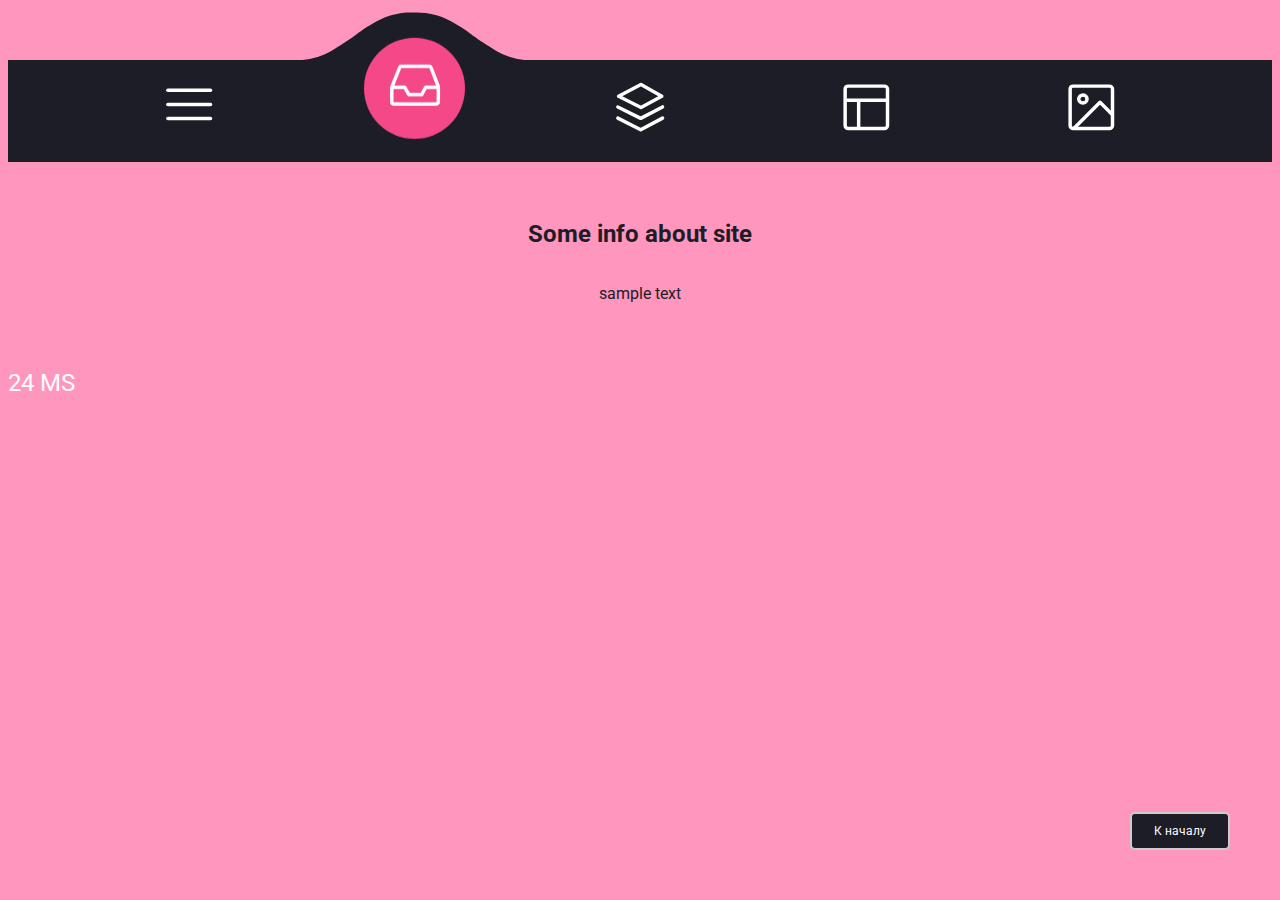
==== price.html @ 91a60cb2 "feat: lab3 4" ====
<!DOCTYPE html>
<html lang="ru">
<head>
    <meta charset="UTF-8">
    <meta name="description" content="Lessons for school students">
    <meta name="keywords" content="Programming, Robotics, Technology">
    <link rel="stylesheet" href="css/outline.css">
    <link rel="stylesheet" href="css/menu.css">
    <link rel="stylesheet" href="css/price.css">
    <script defer src="js/menu.js"></script>
    <script defer src="js/loadtime.js"></script>
    <script defer src="js/loadtime.js.js"></script>
    <title>Title</title>
</head>
<body>
<header id="st">
    <menu class="menu">

        <button class="menu__item" style="--bgColorItem: #ff8c00;" >  <a href="index.html">
            <svg class="icon" viewBox="0 0 24 24">
                <path d="M3.8,6.6h16.4"/>
                <path d="M20.2,12.1H3.8"/>
                <path d="M3.8,17.5h16.4"/>
            </svg>
        </a>
        </button>

        <button class="menu__item active" style="--bgColorItem: #f54888;"> <a href="price.html">
            <svg class="icon" viewBox="0 0 24 24">
                <path  d="M6.7,4.8h10.7c0.3,0,0.6,0.2,0.7,0.5l2.8,7.3c0,0.1,0,0.2,0,0.3v5.6c0,0.4-0.4,0.8-0.8,0.8H3.8
        C3.4,19.3,3,19,3,18.5v-5.6c0-0.1,0-0.2,0.1-0.3L6,5.3C6.1,5,6.4,4.8,6.7,4.8z"/>
                <path  d="M3.4,12.9H8l1.6,2.8h4.9l1.5-2.8h4.6"/>
            </svg>
        </a>
        </button>

        <button class="menu__item" style="--bgColorItem: #4343f5;" >
            <svg class="icon" viewBox="0 0 24 24">
                <path  d="M3.4,11.9l8.8,4.4l8.4-4.4"/>
                <path  d="M3.4,16.2l8.8,4.5l8.4-4.5"/>
                <path  d="M3.7,7.8l8.6-4.5l8,4.5l-8,4.3L3.7,7.8z"/>
            </svg>
        </button>

        <button class="menu__item" style="--bgColorItem: #e0b115;" >
            <svg class="icon" viewBox="0 0 24 24" >
                <path  d="M5.1,3.9h13.9c0.6,0,1.2,0.5,1.2,1.2v13.9c0,0.6-0.5,1.2-1.2,1.2H5.1c-0.6,0-1.2-0.5-1.2-1.2V5.1
          C3.9,4.4,4.4,3.9,5.1,3.9z"/>
                <path  d="M4.2,9.3h15.6"/>
                <path  d="M9.1,9.5v10.3"/>
            </svg>
        </button>

        <button class="menu__item" style="--bgColorItem:#65ddb7;">
            <svg class="icon" viewBox="0 0 24 24" >
                <path  d="M5.1,3.9h13.9c0.6,0,1.2,0.5,1.2,1.2v13.9c0,0.6-0.5,1.2-1.2,1.2H5.1c-0.6,0-1.2-0.5-1.2-1.2V5.1
          C3.9,4.4,4.4,3.9,5.1,3.9z"/>
                <path  d="M5.5,20l9.9-9.9l4.7,4.7"/>
                <path  d="M10.4,8.8c0,0.9-0.7,1.6-1.6,1.6c-0.9,0-1.6-0.7-1.6-1.6C7.3,8,8,7.3,8.9,7.3C9.7,7.3,10.4,8,10.4,8.8z"/>
            </svg>
        </button>

        <div class="menu__border"></div>

    </menu>

    <div class="svg-container">
        <svg viewBox="0 0 202.9 45.5" >
            <clipPath id="menu" clipPathUnits="objectBoundingBox" transform="scale(0.0049285362247413 0.021978021978022)">
                <path  d="M6.7,45.5c5.7,0.1,14.1-0.4,23.3-4c5.7-2.3,9.9-5,18.1-10.5c10.7-7.1,11.8-9.2,20.6-14.3c5-2.9,9.2-5.2,15.2-7
          c7.1-2.1,13.3-2.3,17.6-2.1c4.2-0.2,10.5,0.1,17.6,2.1c6.1,1.8,10.2,4.1,15.2,7c8.8,5,9.9,7.1,20.6,14.3c8.3,5.5,12.4,8.2,18.1,10.5
          c9.2,3.6,17.6,4.2,23.3,4H6.7z"/>
            </clipPath>
        </svg>
    </div>
</header>
<br>
<br>
<main>
    <article>
        <h2>
            Some info about site
        </h2>

        <p>
            sample text
        </p>

    </article>

    </article>



</main>

<footer>
    <nav class="crumbs">
        <ul>
            <li class="crumb"><a class="starter" href="#st">К началу</a></li>
        </ul>
    </nav>
    <span id="loadTime"></span>
</footer>
</body>
</html>
---- css/outline.css ----
@import url(https://fonts.googleapis.com/css?family=Roboto:400,500,700,300,100);

body {
    font-family: "Roboto", helvetica, arial, sans-serif;
    /*background-color: #F5F5F5;*/
    font-size: 16px;
    font-weight: 400;
    text-rendering: optimizeLegibility;
}
article {
    display: flex;
    line-height: normal;
    font-weight: normal;
    text-align: center;
    color: #1d1d27;
    text-decoration: white;
    text-transform: none;
    justify-content: center;
    flex-direction: column;
}

.main_text {
    margin: 50px 300px;
}

div {
    width: 100%;
    display: flex;
    align-items: center;
    align-content: center;
    justify-content: center;
}

img {
    width: 278px;
    height: 368px;
}

img:hover {
    box-shadow:0 0 6px 6px #555;
    -webkit-transition: all 0.5s ease;
    -moz-transition: all 0.5s ease;
    transition: all 0.5s ease;
}

.photos {
    display: flex;
}

ul {
    list-style: none; /*убираем маркеры списка*/
    padding-left: 0; /*убираем отступы*/
    margin: 40px 0 0;
}
.starter {
    text-decoration: none; /*убираем подчеркивание текста ссылок*/
    background:#1d1d27; /*добавляем фон к пункту меню*/
    color:#fff; /*меняем цвет ссылок*/
    padding:15px; /*добавляем отступ*/
    border-radius:4px; /*добавляем скругление*/
    -moz-transition: all 0.3s 0.01s ease; /*делаем плавный переход*/
    -o-transition: all 0.3s 0.01s ease;
    -webkit-transition: all 0.3s 0.01s ease;
}

.main_name {
    background:#30A8E6; /*добавляем фон к пункту меню*/
    color:#fff; /*меняем цвет ссылок*/
    /*добавляем отступ*/
    padding: 30px 50px;
    border-radius:4px; /*добавляем скругление*/
    box-shadow: 0px 4px 3px 4px rgba(0, 0, 0, 0.25);

}

.starter:hover {
    background:#1C85BB;/*добавляем эффект при наведении*/
}

li {
    float:left; /*Размещаем список горизонтально для реализации меню*/
    margin-right:25px; /*Добавляем отступ у пунктов меню*/

}

.starter{
    width:100px;
    border:2px solid #ccc;
    background:#1d1d27;
    text-align:center;
    padding:10px;
    position:fixed;
    bottom:50px;
    right:50px;
    cursor:pointer;
    color:#fff;
    font-size:12px;
    border-radius: 5px;
    -moz-border-radius: 5px;
    -webkit-border-radius: 5px;
    -khtml-border-radius: 5px;
}


div.table-title {
    display: block;
    margin: auto;
    max-width: 600px;
    padding:5px;
    width: 100%;
}

.table-title h3 {
    color: #1d1d27;
    font-size: 30px;
    font-weight: 400;
    font-style:normal;
    font-family: "Roboto", helvetica, arial, sans-serif;
    text-shadow: -1px -1px 1px rgba(0, 0, 0, 0.1);
    text-transform:uppercase;
}


/*** Table Styles **/

.table-fill {
    background: white;
    border-radius:3px;
    border-collapse: collapse;
    height: 320px;
    margin: auto;
    max-width: 600px;
    padding:5px;
    width: 100%;
    box-shadow: 0 5px 10px rgba(0, 0, 0, 0.1);
    animation: float 5s infinite;
}

th {
    color:#D5DDE5;;
    background:#1b1e24;
    border-bottom:4px solid #9ea7af;
    border-right: 1px solid #343a45;
    font-size:23px;
    font-weight: 100;
    padding:24px;
    text-align:left;
    text-shadow: 0 1px 1px rgba(0, 0, 0, 0.1);
    vertical-align:middle;
}

th:first-child {
    border-top-left-radius:3px;
}

th:last-child {
    border-top-right-radius:3px;
    border-right:none;
}

tr {
    border-top: 1px solid #C1C3D1;
    border-bottom-: 1px solid #C1C3D1;
    color:#666B85;
    font-size:16px;
    font-weight:normal;
    text-shadow: 0 1px 1px rgba(256, 256, 256, 0.1);
}

tr:hover td {
    background:#4E5066;
    color:#FFFFFF;
    border-top: 1px solid #22262e;
}

tr:first-child {
    border-top:none;
}

tr:last-child {
    border-bottom:none;
}

tr:nth-child(odd) td {
    background:#EBEBEB;
}

tr:nth-child(odd):hover td {
    background:#4E5066;
}

tr:last-child td:first-child {
    border-bottom-left-radius:3px;
}

tr:last-child td:last-child {
    border-bottom-right-radius:3px;
}

td {
    background:#FFFFFF;
    padding:20px;
    text-align:left;
    vertical-align:middle;
    font-weight:300;
    font-size:18px;
    text-shadow: -1px -1px 1px rgba(0, 0, 0, 0.1);
    border-right: 1px solid #C1C3D1;
}

td:last-child {
    border-right: 0px;
}

th.text-left {
    text-align: left;
}

th.text-center {
    text-align: center;
}

th.text-right {
    text-align: right;
}

td.text-left {
    text-align: left;
}

td.text-center {
    text-align: center;
}

td.text-right {
    text-align: right;
}

#loadTime {
    display: inline;
    align-items: center;
    color: #fff;
    text-transform: uppercase;
    font-size: 24px;
    line-height: 48px;
}

/* media */

@media (max-width: 800px) {
    .invisible-on-mobile {
        display: none;
    }
}

@media (max-width: 1000px) {
    .main_text {
        margin: auto;
    }
}
---- css/menu.css ----
html {

    box-sizing: border-box;
    --bgColorMenu : #1d1d27;
    --duration: .7s;

}

html *,
html *::before,
html *::after {

    box-sizing: inherit;

}

body{

    align-items: center;
    justify-content: center;
    background-color: #ffb457;
    -webkit-tap-highlight-color: transparent;
    transition: background-color var(--duration);

}

.menu{

    margin: 60px auto auto;
    display: flex;
    width: 100%;
    font-size: 1.5em;
    padding: 0 2.85em;
    position: relative;
    align-items: center;
    justify-content: center;
    background-color: var(--bgColorMenu);

}

.menu__item{

    all: unset;
    flex-grow: 1;
    z-index: 100;
    display: flex;
    cursor: pointer;
    position: relative;
    border-radius: 50%;
    align-items: center;
    will-change: transform;
    justify-content: center;
    padding: 0.55em 0 0.85em;
    transition: transform var(--timeOut , var(--duration));

}

.menu__item::before{

    content: "";
    z-index: -1;
    width: 4.2em;
    height: 4.2em;
    border-radius: 50%;
    position: absolute;
    transform: scale(0);
    transition: background-color var(--duration), transform var(--duration);

}


.menu__item.active {

    transform: translate3d(0, -.8em , 0);

}

.menu__item.active::before{

    transform: scale(1);
    background-color: var(--bgColorItem);

}

.icon{

    width: 2.6em;
    height: 2.6em;
    stroke: white;
    fill: transparent;
    stroke-width: 1pt;
    stroke-miterlimit: 10;
    stroke-linecap: round;
    stroke-linejoin: round;
    stroke-dasharray: 400;

}

.menu__item.active .icon {

    animation: strok 1.5s reverse;

}

@keyframes strok {

    100% {

        stroke-dashoffset: 400;

    }

}

.menu__border{

    left: 0;
    bottom: 99%;
    width: 10.9em;
    height: 2.4em;
    position: absolute;
    clip-path: url(#menu);
    will-change: transform;
    background-color: var(--bgColorMenu);
    transition: transform var(--timeOut , var(--duration));

}

.svg-container {

    width: 0;
    height: 0;
}


@media screen and (max-width: 50em) {
    .menu{
        font-size: .8em;
        margin-top: 40px;
    }
}
---- css/price.css ----
body{
    background-color: #ff96bd;
}
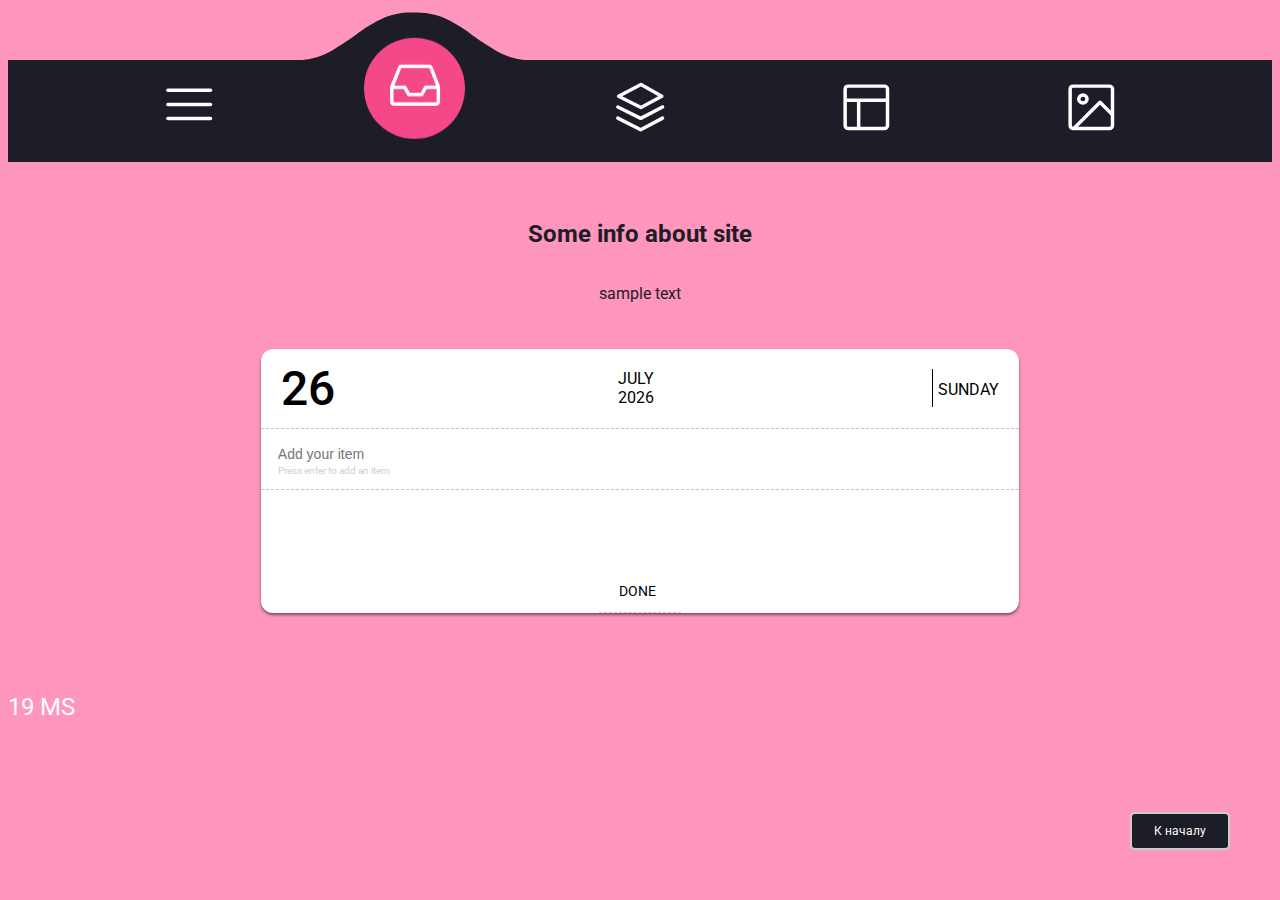
==== commit 1bcfb0e3: "feat: lab 5" ====
--- a/price.html
+++ b/price.html
@@ -7,9 +7,11 @@
     <link rel="stylesheet" href="css/outline.css">
     <link rel="stylesheet" href="css/menu.css">
     <link rel="stylesheet" href="css/price.css">
+    <link rel="stylesheet" href="css/task.css">
+    <link href="https://fonts.googleapis.com/icon?family=Material+Icons" rel="stylesheet">
     <script defer src="js/menu.js"></script>
     <script defer src="js/loadtime.js"></script>
-    <script defer src="js/loadtime.js.js"></script>
+    <script defer src="js/task.js"></script>
     <title>Title</title>
 </head>
 <body>
@@ -88,7 +90,32 @@
 
     </article>
 
-    </article>
+    <div class="wrapper">
+        <div id="todo-container">
+            <div id="date-container">
+                <div class="day-month-year flex row">
+                    <span class="day"></span>
+                    <div class="month-year flex column">
+                        <span class="month"></span>
+                        <span class="year"></span>
+                    </div>
+                    <span class="today"></span>
+                </div>
+
+            </div>
+            <div id="input-container" class="flex column">
+                <input type="text" id="todo" class="todo-show" placeholder="Add your item">
+                <span>Press enter to add an item</span>
+            </div>
+            <ul id="todo-list">
+            </ul>
+            <ul id="done-list">
+                <li class="list-title">Done</li>
+            </ul>
+        </div>
+    </div>
+
+
 
 
 
--- a/css/task.css
+++ b/css/task.css
@@ -0,0 +1,167 @@
+/** {*/
+/*    box-sizing: border-box;*/
+/*    margin: 0;*/
+/*    padding: 0;*/
+/*    outline: none;*/
+/*}*/
+
+/*html {*/
+/*    font-family: "Open-Sans", sans-serif;*/
+/*    font-size: 16px;*/
+/*    background-color: #50E3C2;*/
+/*}*/
+
+.flex, .action-container, #done-list li,
+#todo-list li, #done-list,
+#todo-list, #date-container, #todo-container {
+    display: flex;
+}
+
+.row, .action-container, #done-list li,
+#todo-list li, #date-container {
+    flex-direction: row;
+}
+
+.column, #done-list,
+#todo-list, #todo-container {
+    flex-direction: column;
+}
+
+#todo-container {
+    margin: 30px auto;
+    background-color: #fff;
+    width: 60%;
+    -webkit-border-radius: 12px;
+    -moz-border-radius: 12px;
+    -ms-border-radius: 12px;
+    border-radius: 12px;
+    box-shadow: 0px 2px 3px 0px rgba(0, 0, 0, 0.5);
+}
+#todo-container #input-container {
+    position: relative;
+    padding: 5px 5px 15px 5px;
+    border-bottom: 1px dashed #C3C3C3;
+}
+#todo-container #input-container .todo-show {
+    width: 100%;
+    height: 2em;
+    padding: 20px 12px;
+    font-size: 14px;
+    outline: none;
+    line-height: 1.42857143;
+    border: none;
+}
+#todo-container #input-container span {
+    top: 36px;
+    left: 17px;
+    position: absolute;
+    font-size: 10px;
+    color: #d0d0d0;
+}
+
+#date-container {
+    height: 80px;
+    padding: 0 20px 0 20px;
+    justify-content: space-between;
+    border-bottom: 1px dashed #C3C3C3;
+}
+#date-container .active {
+    border-bottom: 1px dashed #C3C3C3;
+}
+#date-container .today {
+    align-self: flex-start;
+    text-transform: uppercase;
+    margin: 20px 0 0 5px;
+}
+#date-container #showInput {
+    display: block;
+    background-color: #FF0098;
+    height: 40px;
+    width: 40px;
+    -webkit-border-radius: 100%;
+    -moz-border-radius: 100%;
+    -ms-border-radius: 100%;
+    border-radius: 100%;
+    border: 0;
+    color: #fff;
+    font-size: 30px !important;
+    align-self: center;
+    box-shadow: 0px 2px 3px 0px rgba(0, 0, 0, 0.2);
+}
+#date-container #showInput:hover {
+    box-shadow: none;
+}
+#date-container #showInput span {
+    margin: 8px;
+}
+
+.day-month-year {
+    align-items: center;
+}
+.day-month-year .day {
+    font-size: 3em;
+    font-weight: 500;
+    margin-right: 0.2em;
+}
+.day-month-year .month {
+    text-transform: uppercase;
+}
+.day-month-year .month-year {
+    border-right: 1px solid #000;
+    padding-right: 5px;
+}
+
+#done-list,
+#todo-list {
+    border-bottom: 1px dashed #C3C3C3;
+}
+#done-list .list-title,
+#todo-list .list-title {
+    text-transform: uppercase !important;
+    font-size: 14px;
+    padding: 10px 0 10px 20px;
+}
+#done-list .list-title:hover,
+#todo-list .list-title:hover {
+    background: none;
+}
+#done-list li,
+#todo-list li {
+    font-size: 14px;
+    padding: 10px 20px 10px 20px;
+    justify-content: space-between;
+    align-items: center;
+    list-style-type: none;
+    word-break: break-all;
+    line-height: 1.5;
+}
+#done-list li ::last-child,
+#todo-list li ::last-child {
+    border: none;
+}
+#done-list li:hover,
+#todo-list li:hover {
+    background-color: rgba(206, 222, 227, 0.27);
+}
+
+.action-container {
+    margin-left: 10px;
+}
+.action-container #delete {
+    color: #C3C3C3;
+    margin-right: 10px;
+}
+.action-container #delete:hover {
+    color: #FB5D91;
+}
+.action-container #check {
+    color: #C3C3C3;
+}
+.action-container #check:hover {
+    color: #50E3C2;
+}
+.action-container button {
+    cursor: pointer;
+    background: none;
+    border: none;
+}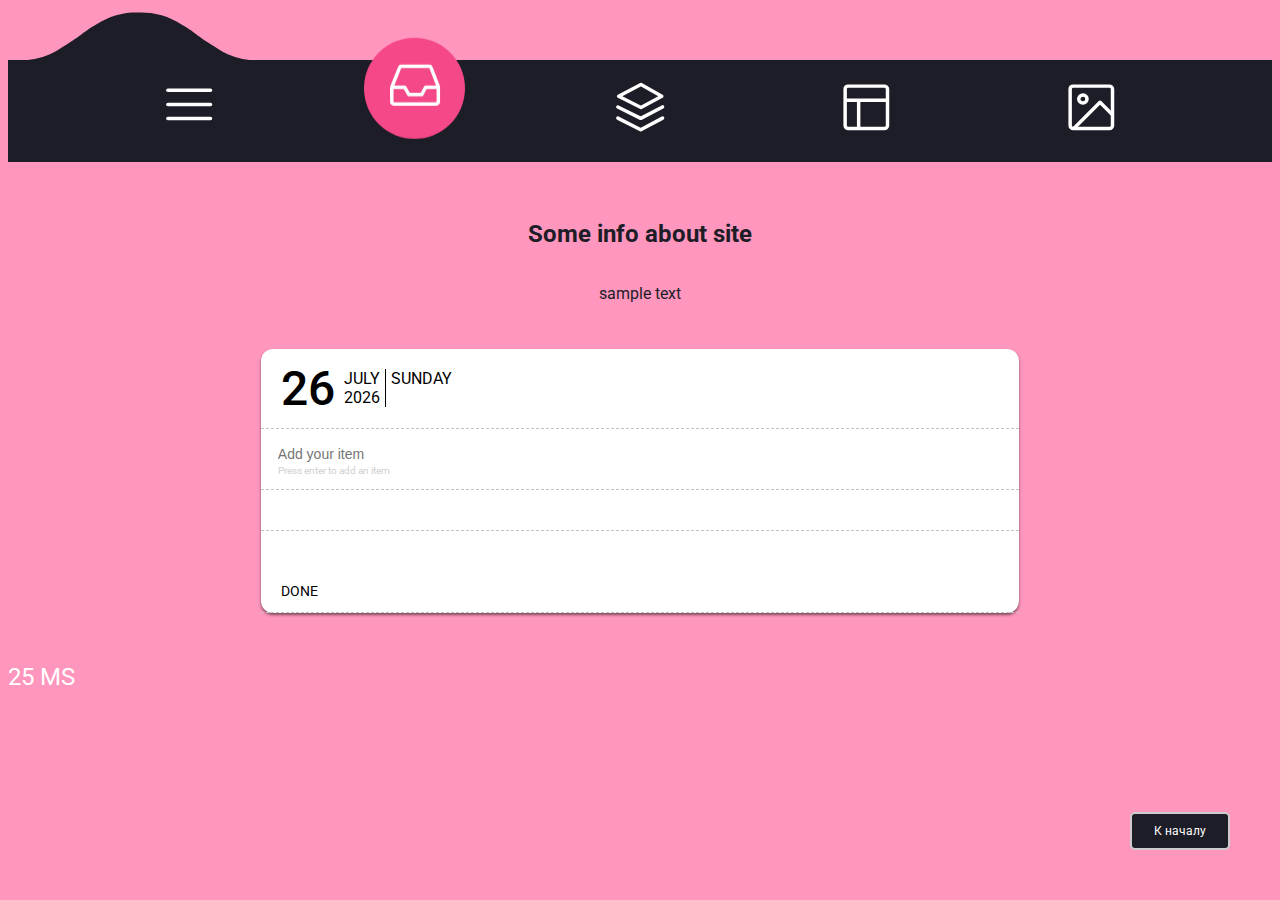
==== commit 19f3e7fd: "feat: changes" ====
--- a/price.html
+++ b/price.html
@@ -9,6 +9,7 @@
     <link rel="stylesheet" href="css/price.css">
     <link rel="stylesheet" href="css/task.css">
     <link href="https://fonts.googleapis.com/icon?family=Material+Icons" rel="stylesheet">
+    <script defer src="js/activeMenu.js"></script>
     <script defer src="js/menu.js"></script>
     <script defer src="js/loadtime.js"></script>
     <script defer src="js/task.js"></script>
@@ -27,7 +28,7 @@
         </a>
         </button>
 
-        <button class="menu__item active" style="--bgColorItem: #f54888;"> <a href="price.html">
+        <button class="menu__item" style="--bgColorItem: #f54888;"> <a href="price.html">
             <svg class="icon" viewBox="0 0 24 24">
                 <path  d="M6.7,4.8h10.7c0.3,0,0.6,0.2,0.7,0.5l2.8,7.3c0,0.1,0,0.2,0,0.3v5.6c0,0.4-0.4,0.8-0.8,0.8H3.8
         C3.4,19.3,3,19,3,18.5v-5.6c0-0.1,0-0.2,0.1-0.3L6,5.3C6.1,5,6.4,4.8,6.7,4.8z"/>
--- a/css/outline.css
+++ b/css/outline.css
@@ -20,20 +20,21 @@
 }
 
 .main_text {
-    margin: 50px 300px;
-}
-
-div {
-    width: 100%;
-    display: flex;
-    align-items: center;
-    align-content: center;
-    justify-content: center;
+    margin: 200px 300px;
 }
 
 img {
-    width: 278px;
-    height: 368px;
+    width: 200px;
+    height: 300px;
+}
+
+.photos {
+    display: grid;
+    grid-template-columns: repeat(1, 1fr);
+    grid-auto-rows: 200px;
+    grid-column-gap: 10px;
+    grid-row-gap: 1em;
+    justify-items: center;
 }
 
 img:hover {
@@ -41,10 +42,6 @@
     -webkit-transition: all 0.5s ease;
     -moz-transition: all 0.5s ease;
     transition: all 0.5s ease;
-}
-
-.photos {
-    display: flex;
 }
 
 ul {
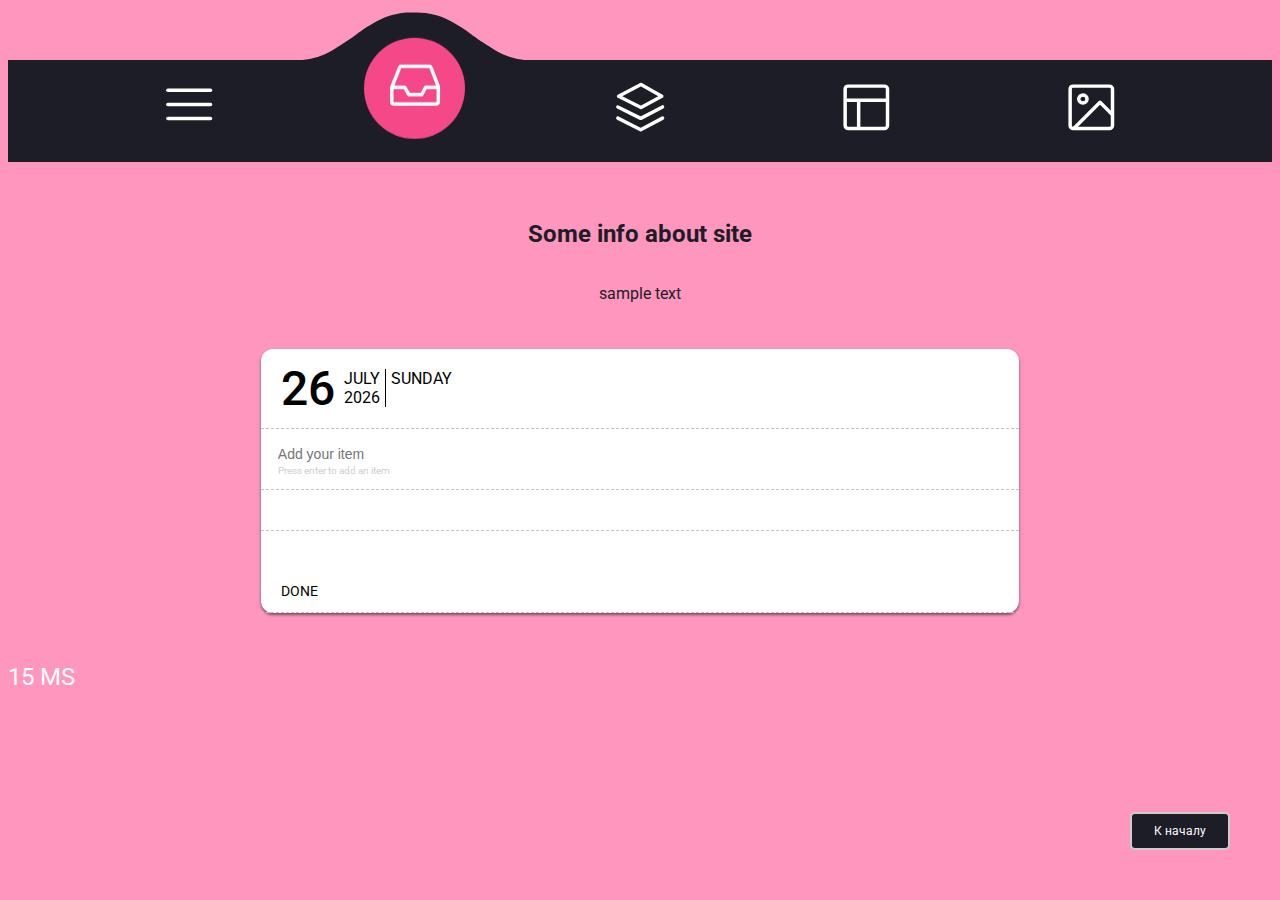
==== commit 3cac589f: "feat: changes" ====
--- a/price.html
+++ b/price.html
@@ -9,7 +9,6 @@
     <link rel="stylesheet" href="css/price.css">
     <link rel="stylesheet" href="css/task.css">
     <link href="https://fonts.googleapis.com/icon?family=Material+Icons" rel="stylesheet">
-    <script defer src="js/activeMenu.js"></script>
     <script defer src="js/menu.js"></script>
     <script defer src="js/loadtime.js"></script>
     <script defer src="js/task.js"></script>
@@ -28,7 +27,7 @@
         </a>
         </button>
 
-        <button class="menu__item" style="--bgColorItem: #f54888;"> <a href="price.html">
+        <button class="menu__item active" style="--bgColorItem: #f54888;"> <a href="price.html">
             <svg class="icon" viewBox="0 0 24 24">
                 <path  d="M6.7,4.8h10.7c0.3,0,0.6,0.2,0.7,0.5l2.8,7.3c0,0.1,0,0.2,0,0.3v5.6c0,0.4-0.4,0.8-0.8,0.8H3.8
         C3.4,19.3,3,19,3,18.5v-5.6c0-0.1,0-0.2,0.1-0.3L6,5.3C6.1,5,6.4,4.8,6.7,4.8z"/>
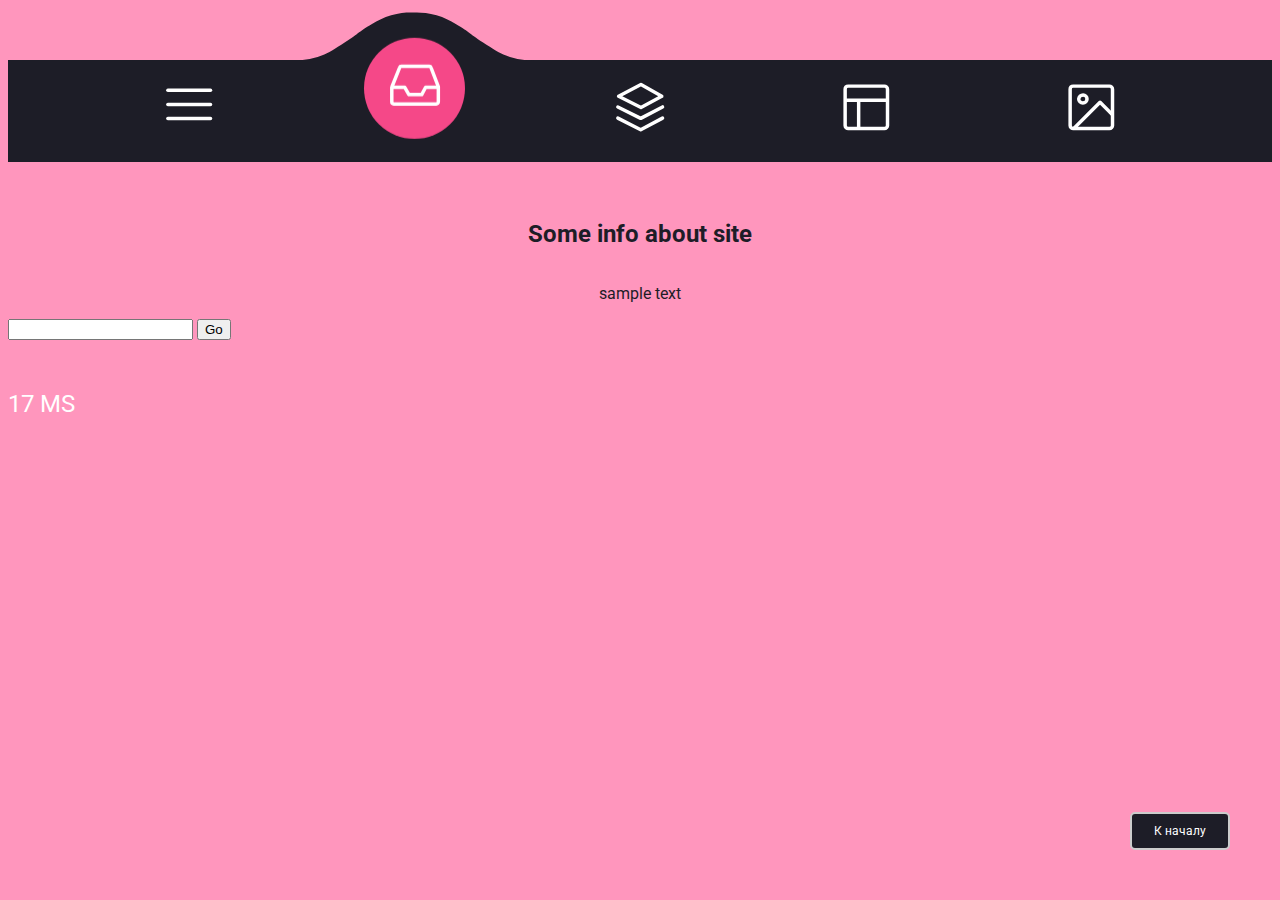
==== commit 6a8e7f83: "feat: changes" ====
--- a/price.html
+++ b/price.html
@@ -11,7 +11,7 @@
     <link href="https://fonts.googleapis.com/icon?family=Material+Icons" rel="stylesheet">
     <script defer src="js/menu.js"></script>
     <script defer src="js/loadtime.js"></script>
-    <script defer src="js/task.js"></script>
+    <script defer src="js/task2.js"></script>
     <title>Title</title>
 </head>
 <body>
@@ -90,30 +90,9 @@
 
     </article>
 
-    <div class="wrapper">
-        <div id="todo-container">
-            <div id="date-container">
-                <div class="day-month-year flex row">
-                    <span class="day"></span>
-                    <div class="month-year flex column">
-                        <span class="month"></span>
-                        <span class="year"></span>
-                    </div>
-                    <span class="today"></span>
-                </div>
-
-            </div>
-            <div id="input-container" class="flex column">
-                <input type="text" id="todo" class="todo-show" placeholder="Add your item">
-                <span>Press enter to add an item</span>
-            </div>
-            <ul id="todo-list">
-            </ul>
-            <ul id="done-list">
-                <li class="list-title">Done</li>
-            </ul>
-        </div>
-    </div>
+    <input type="text" >
+    <button class="go">Go</button>
+    <div class="ol"></div>
 
 
 
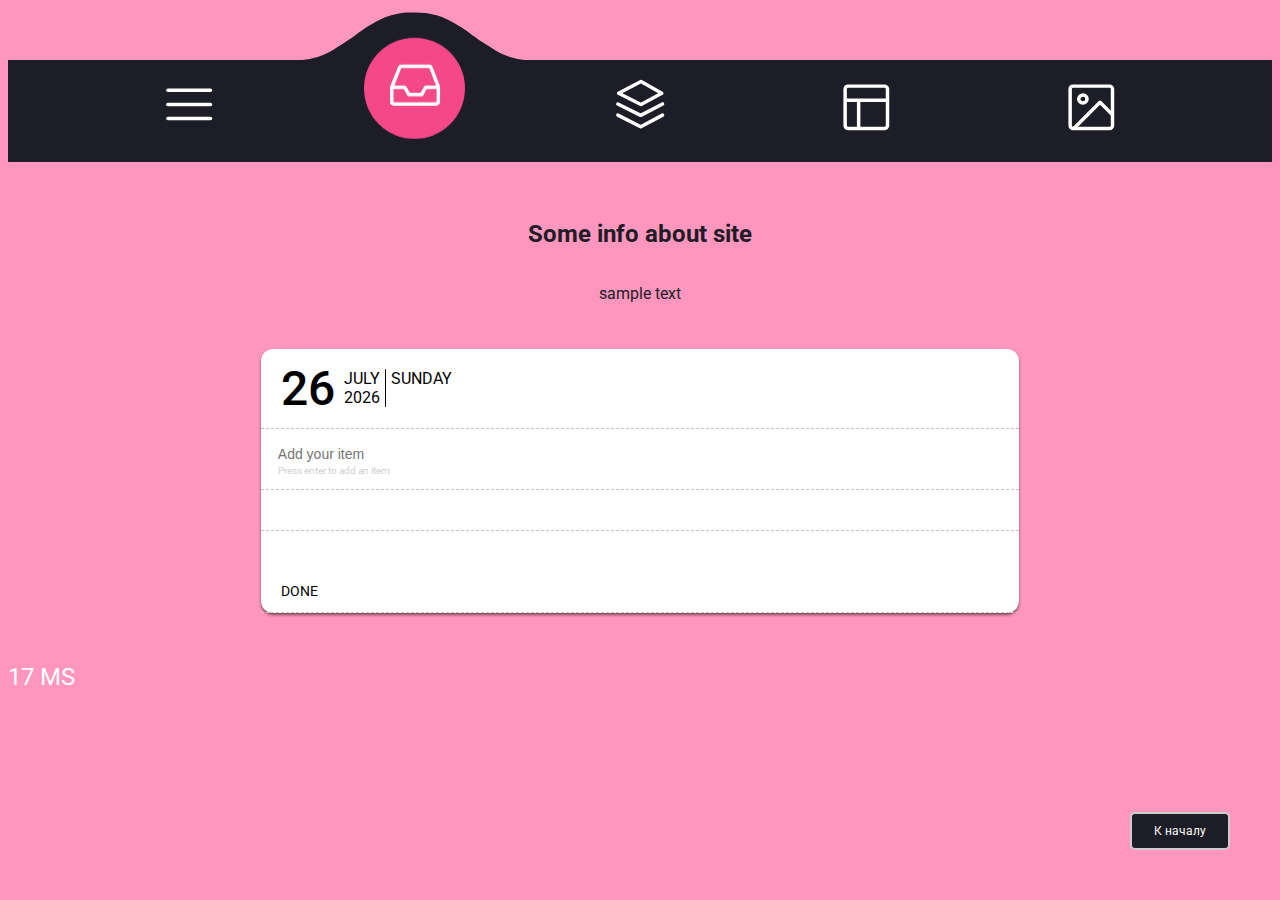
==== commit 33be4fba: "feat: lab6" ====
--- a/price.html
+++ b/price.html
@@ -11,7 +11,7 @@
     <link href="https://fonts.googleapis.com/icon?family=Material+Icons" rel="stylesheet">
     <script defer src="js/menu.js"></script>
     <script defer src="js/loadtime.js"></script>
-    <script defer src="js/task2.js"></script>
+    <script defer src="js/task.js"></script>
     <title>Title</title>
 </head>
 <body>
@@ -36,12 +36,13 @@
         </a>
         </button>
 
-        <button class="menu__item" style="--bgColorItem: #4343f5;" >
+        <button class="menu__item" style="--bgColorItem: #4343f5;" > <a href="comments.html">
             <svg class="icon" viewBox="0 0 24 24">
                 <path  d="M3.4,11.9l8.8,4.4l8.4-4.4"/>
                 <path  d="M3.4,16.2l8.8,4.5l8.4-4.5"/>
                 <path  d="M3.7,7.8l8.6-4.5l8,4.5l-8,4.3L3.7,7.8z"/>
             </svg>
+        </a>
         </button>
 
         <button class="menu__item" style="--bgColorItem: #e0b115;" >
@@ -90,9 +91,30 @@
 
     </article>
 
-    <input type="text" >
-    <button class="go">Go</button>
-    <div class="ol"></div>
+    <div class="wrapper">
+        <div id="todo-container">
+            <div id="date-container">
+                <div class="day-month-year flex row">
+                    <span class="day"></span>
+                    <div class="month-year flex column">
+                        <span class="month"></span>
+                        <span class="year"></span>
+                    </div>
+                    <span class="today"></span>
+                </div>
+
+            </div>
+            <div id="input-container" class="flex column">
+                <input type="text" id="todo" class="todo-show" placeholder="Add your item">
+                <span>Press enter to add an item</span>
+            </div>
+            <ul id="todo-list">
+            </ul>
+            <ul id="done-list">
+                <li class="list-title">Done</li>
+            </ul>
+        </div>
+    </div>
 
 
 
